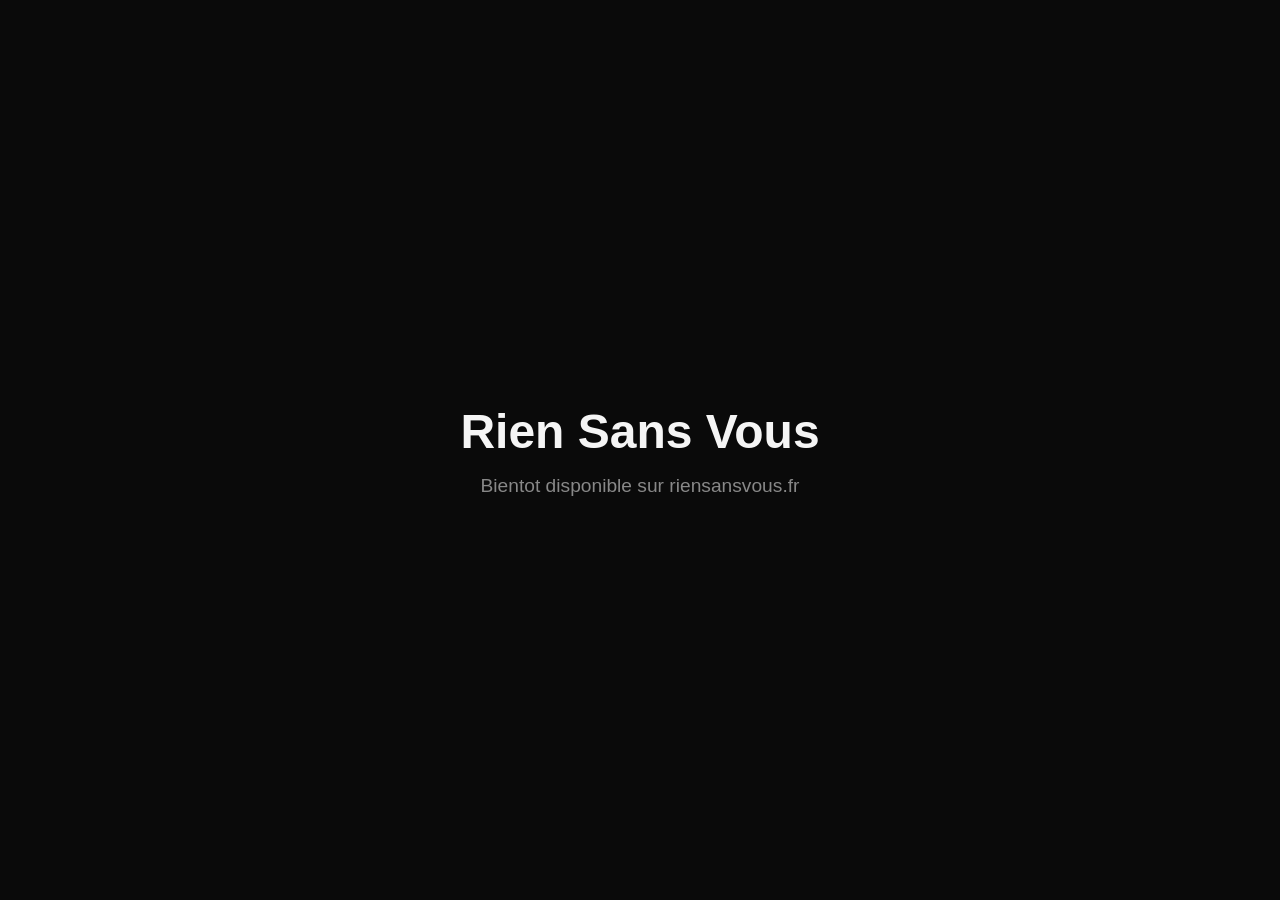
==== index.html @ 6524c494 "Initial static site for riensansvous.fr Co-Authored-By: Claude Opus 4.6 (1M context) <noreply@anthro" ====
<!DOCTYPE html>
<html lang="fr">
<head>
  <meta charset="UTF-8">
  <meta name="viewport" content="width=device-width, initial-scale=1.0">
  <title>Rien Sans Vous</title>
  <link rel="stylesheet" href="style.css">
</head>
<body>
  <main>
    <h1>Rien Sans Vous</h1>
    <p>Bientot disponible sur riensansvous.fr</p>
  </main>
</body>
</html>
---- style.css ----
* {
  margin: 0;
  padding: 0;
  box-sizing: border-box;
}

body {
  font-family: -apple-system, BlinkMacSystemFont, "Segoe UI", Roboto, sans-serif;
  min-height: 100vh;
  display: flex;
  align-items: center;
  justify-content: center;
  background: #0a0a0a;
  color: #f5f5f5;
}

main {
  text-align: center;
}

h1 {
  font-size: 3rem;
  margin-bottom: 1rem;
}

p {
  font-size: 1.2rem;
  color: #888;
}
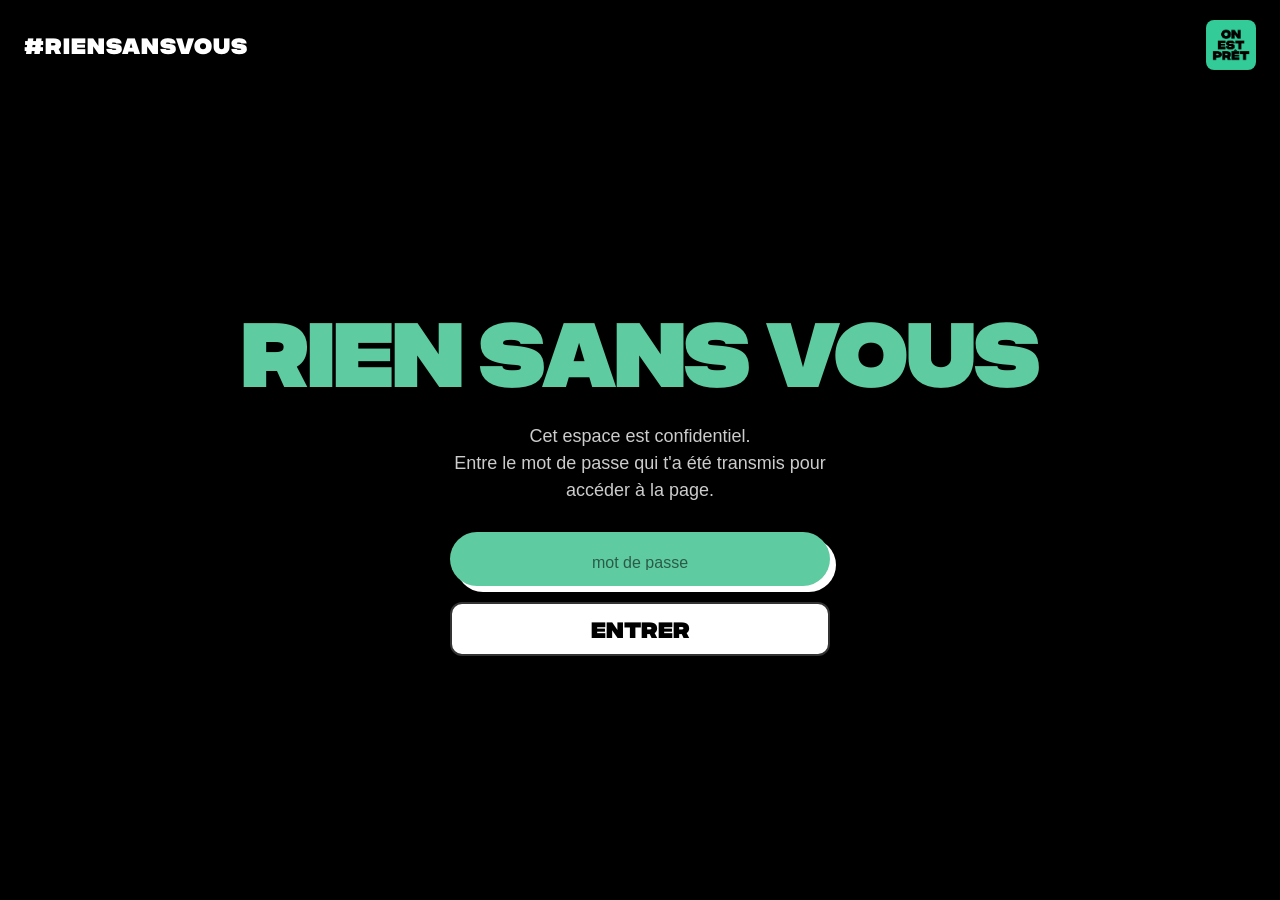
==== commit 4f927d3c: "Add password-gated 2027 engagement funnel Replaces the placeholder landing with a JEMENGAGE-gated fu" ====
--- a/index.html
+++ b/index.html
@@ -1,15 +1,612 @@
 <!DOCTYPE html>
 <html lang="fr">
 <head>
-  <meta charset="UTF-8">
-  <meta name="viewport" content="width=device-width, initial-scale=1.0">
-  <title>Rien Sans Vous</title>
-  <link rel="stylesheet" href="style.css">
+    <meta charset="UTF-8">
+    <meta name="viewport" content="width=device-width, initial-scale=1.0">
+    <title>Rien Sans Vous — 2027</title>
+    <meta name="robots" content="noindex, nofollow">
+    <meta name="description" content="2027 se jouera sur les réseaux sociaux. Préparons la riposte.">
+    <link rel="preload" href="/fonts/Folsom-Black.otf" as="font" type="font/otf" crossorigin>
+    <link rel="icon" href="/assets/LogoOEP.png" type="image/png">
+    <link rel="apple-touch-icon" href="/assets/LogoOEP.png">
+    <style>
+        @font-face {
+            font-family: 'Folsom';
+            src: url('/fonts/Folsom-Black.otf') format('opentype');
+            font-weight: 400;
+            font-style: normal;
+            font-display: swap;
+        }
+
+        * {
+            margin: 0;
+            padding: 0;
+            box-sizing: border-box;
+        }
+
+        html, body {
+            background: #000;
+            color: #fff;
+        }
+
+        body {
+            font-family: 'Folsom', Impact, sans-serif;
+            min-height: 100dvh;
+        }
+
+        a {
+            color: inherit;
+        }
+
+        /* ── Navbar ── */
+        .navbar {
+            display: grid;
+            grid-template-columns: 1fr auto 1fr;
+            align-items: center;
+            padding: 20px 24px;
+            position: relative;
+            z-index: 200;
+        }
+
+        .navbar-brand {
+            font-family: 'Folsom', Impact, sans-serif;
+            font-size: clamp(14px, 3.2vw, 22px);
+            font-weight: 400;
+            letter-spacing: 1px;
+            color: #fff;
+            text-decoration: none;
+            cursor: pointer;
+        }
+
+        .navbar-logo {
+            width: 50px;
+            height: 50px;
+            border-radius: 8px;
+            display: block;
+            justify-self: end;
+        }
+
+        /* ── Gate (password) ── */
+        #gate {
+            min-height: calc(100dvh - 90px);
+            display: flex;
+            flex-direction: column;
+            align-items: center;
+            justify-content: center;
+            padding: 20px;
+            text-align: center;
+            gap: 28px;
+        }
+
+        .gate-title {
+            font-family: 'Folsom', Impact, sans-serif;
+            font-size: clamp(38px, 10vw, 90px);
+            color: #5ECBA1;
+            line-height: 1;
+            letter-spacing: -0.02em;
+        }
+
+        .gate-sub {
+            font-family: Arial, sans-serif;
+            font-size: clamp(14px, 2.5vw, 18px);
+            color: #ccc;
+            max-width: 420px;
+            line-height: 1.5;
+        }
+
+        .gate-form {
+            display: flex;
+            flex-direction: column;
+            align-items: stretch;
+            gap: 16px;
+            width: 100%;
+            max-width: 380px;
+        }
+
+        .gate-input-wrapper {
+            background: #5ECBA1;
+            border-radius: 50px;
+            padding: 16px 28px;
+            box-shadow: 6px 6px 0 0 #fff;
+        }
+
+        .gate-input {
+            width: 100%;
+            background: transparent;
+            border: none;
+            outline: none;
+            text-align: center;
+            font-family: 'Folsom', Impact, sans-serif;
+            font-size: 22px;
+            color: #000;
+            text-transform: uppercase;
+            letter-spacing: 2px;
+        }
+
+        .gate-input::placeholder {
+            color: rgba(0, 0, 0, 0.55);
+            font-family: Arial, sans-serif;
+            font-size: 16px;
+            letter-spacing: 0;
+            text-transform: none;
+        }
+
+        .gate-button {
+            background: #fff;
+            color: #000;
+            border: 2px solid #333;
+            border-radius: 12px;
+            font-family: 'Folsom', Impact, sans-serif;
+            font-size: 22px;
+            padding: 14px 24px;
+            cursor: pointer;
+            transition: background 0.2s, color 0.2s;
+        }
+
+        .gate-button:hover {
+            background: #5ECBA1;
+        }
+
+        .gate-error {
+            font-family: Arial, sans-serif;
+            font-size: 14px;
+            color: #ff6b6b;
+            min-height: 1em;
+        }
+
+        /* ── Main funnel ── */
+        #funnel {
+            display: none;
+            max-width: 780px;
+            margin: 0 auto;
+            padding: 10px 24px 80px;
+        }
+
+        body.unlocked #funnel {
+            display: block;
+        }
+
+        body.unlocked #gate {
+            display: none;
+        }
+
+        .hero {
+            text-align: center;
+            padding: 40px 0 30px;
+        }
+
+        .hero-title {
+            font-family: 'Folsom', Impact, sans-serif;
+            font-size: clamp(36px, 7.5vw, 70px);
+            line-height: 0.95;
+            letter-spacing: -0.02em;
+            color: #fff;
+        }
+
+        .hero-title .green {
+            color: #5ECBA1;
+            display: block;
+        }
+
+        .hero-sub {
+            font-family: 'Folsom', Impact, sans-serif;
+            font-size: clamp(20px, 3.5vw, 30px);
+            color: #fff;
+            margin-top: 18px;
+            line-height: 1.2;
+        }
+
+        .intro {
+            font-family: Arial, sans-serif;
+            font-size: clamp(15px, 2.2vw, 18px);
+            color: #ddd;
+            line-height: 1.6;
+            margin: 30px auto;
+            max-width: 640px;
+        }
+
+        .intro p + p {
+            margin-top: 16px;
+        }
+
+        .intro strong {
+            color: #fff;
+            font-weight: 700;
+        }
+
+        .intro .green {
+            color: #5ECBA1;
+            font-weight: 700;
+        }
+
+        .victories {
+            border: 1px solid rgba(94, 203, 161, 0.4);
+            background: rgba(94, 203, 161, 0.08);
+            border-radius: 12px;
+            padding: 18px 22px;
+            margin: 24px auto;
+            max-width: 640px;
+            font-family: Arial, sans-serif;
+            font-size: 15px;
+            line-height: 1.55;
+            color: #fff;
+        }
+
+        .victories-label {
+            display: block;
+            font-family: 'Folsom', Impact, sans-serif;
+            font-size: 18px;
+            letter-spacing: 1px;
+            color: #5ECBA1;
+            margin-bottom: 10px;
+        }
+
+        .victories ul {
+            list-style: none;
+            padding: 0;
+        }
+
+        .victories li {
+            padding: 6px 0 6px 22px;
+            position: relative;
+        }
+
+        .victories li::before {
+            content: '✓';
+            position: absolute;
+            left: 0;
+            color: #5ECBA1;
+            font-weight: 700;
+        }
+
+        /* ── Section dividers ── */
+        .section-header {
+            text-align: center;
+            margin: 60px 0 24px;
+        }
+
+        .section-eyebrow {
+            font-family: Arial, sans-serif;
+            font-size: 13px;
+            letter-spacing: 0.18em;
+            text-transform: uppercase;
+            color: rgba(255, 255, 255, 0.5);
+            margin-bottom: 8px;
+        }
+
+        .section-title {
+            font-family: 'Folsom', Impact, sans-serif;
+            font-size: clamp(28px, 5vw, 44px);
+            line-height: 1.05;
+            color: #fff;
+        }
+
+        .section-title .arrow {
+            color: #5ECBA1;
+            margin-right: 12px;
+        }
+
+        .section-kicker {
+            font-family: Arial, sans-serif;
+            font-size: 15px;
+            color: #aaa;
+            margin-top: 8px;
+        }
+
+        /* ── Cards ── */
+        .tiers {
+            display: flex;
+            flex-direction: column;
+            gap: 16px;
+        }
+
+        .tier {
+            background: #111;
+            border: 1px solid #222;
+            border-radius: 16px;
+            padding: 24px;
+            display: flex;
+            flex-direction: column;
+            gap: 14px;
+            transition: border-color 0.2s, transform 0.2s;
+        }
+
+        .tier:hover {
+            border-color: #5ECBA1;
+            transform: translateY(-2px);
+        }
+
+        .tier-header {
+            display: flex;
+            justify-content: space-between;
+            align-items: baseline;
+            flex-wrap: wrap;
+            gap: 8px;
+        }
+
+        .tier-name {
+            font-family: 'Folsom', Impact, sans-serif;
+            font-size: clamp(22px, 3.5vw, 30px);
+            color: #5ECBA1;
+            line-height: 1;
+        }
+
+        .tier-price {
+            font-family: 'Folsom', Impact, sans-serif;
+            font-size: clamp(18px, 3vw, 24px);
+            color: #fff;
+            white-space: nowrap;
+        }
+
+        .tier-condition {
+            font-family: Arial, sans-serif;
+            font-size: 12px;
+            color: rgba(255, 255, 255, 0.55);
+            text-transform: uppercase;
+            letter-spacing: 0.08em;
+            margin-top: -4px;
+        }
+
+        .tier-desc {
+            font-family: Arial, sans-serif;
+            font-size: 15px;
+            line-height: 1.55;
+            color: #ddd;
+        }
+
+        .tier-cta {
+            display: inline-flex;
+            align-items: center;
+            justify-content: center;
+            align-self: flex-start;
+            background: #fff;
+            color: #000;
+            text-decoration: none;
+            font-family: 'Folsom', Impact, sans-serif;
+            font-size: 18px;
+            padding: 12px 22px;
+            border-radius: 10px;
+            border: 2px solid #333;
+            cursor: pointer;
+            transition: background 0.2s, color 0.2s;
+        }
+
+        .tier-cta:hover {
+            background: #5ECBA1;
+        }
+
+        .tier-cta .emoji {
+            margin-left: 10px;
+        }
+
+        .tier.tier-green .tier-cta {
+            background: #5ECBA1;
+        }
+
+        .tier.tier-green .tier-cta:hover {
+            background: #4ab896;
+        }
+
+        /* ── Urgency block ── */
+        .urgency {
+            margin: 70px auto 0;
+            max-width: 640px;
+            text-align: center;
+            padding: 32px 24px;
+            border-top: 1px solid #222;
+            border-bottom: 1px solid #222;
+        }
+
+        .urgency-title {
+            font-family: 'Folsom', Impact, sans-serif;
+            font-size: clamp(26px, 4.5vw, 38px);
+            color: #5ECBA1;
+            line-height: 1.1;
+            margin-bottom: 14px;
+        }
+
+        .urgency-text {
+            font-family: Arial, sans-serif;
+            font-size: clamp(15px, 2.2vw, 18px);
+            color: #fff;
+            line-height: 1.5;
+        }
+
+        .urgency-text strong {
+            color: #5ECBA1;
+            font-weight: 700;
+        }
+
+        /* ── Footer ── */
+        .footer {
+            text-align: center;
+            padding: 30px 20px 10px;
+            font-family: Arial, sans-serif;
+            font-size: 13px;
+            color: #555;
+        }
+    </style>
 </head>
 <body>
-  <main>
-    <h1>Rien Sans Vous</h1>
-    <p>Bientot disponible sur riensansvous.fr</p>
-  </main>
+
+    <nav class="navbar">
+        <div class="navbar-left">
+            <a class="navbar-brand" href="/">#RIENSANSVOUS</a>
+        </div>
+        <div></div>
+        <img src="/assets/LogoOEP.png" alt="On Est Prêt" class="navbar-logo">
+    </nav>
+
+    <!-- Gate -->
+    <section id="gate">
+        <h1 class="gate-title">RIEN SANS VOUS</h1>
+        <p class="gate-sub">Cet espace est confidentiel.<br> Entre le mot de passe qui t'a été transmis pour accéder à la page.</p>
+        <form class="gate-form" id="gateForm" autocomplete="off">
+            <div class="gate-input-wrapper">
+                <input
+                    type="password"
+                    id="gateInput"
+                    class="gate-input"
+                    placeholder="mot de passe"
+                    autocomplete="off"
+                    spellcheck="false"
+                    autofocus
+                >
+            </div>
+            <button type="submit" class="gate-button">ENTRER</button>
+            <div class="gate-error" id="gateError" role="alert" aria-live="polite"></div>
+        </form>
+    </section>
+
+    <!-- Funnel -->
+    <main id="funnel">
+        <header class="hero">
+            <h1 class="hero-title">
+                2027 SE JOUERA
+                <span class="green">SUR LES RÉSEAUX SOCIAUX.</span>
+            </h1>
+            <p class="hero-sub">Préparons la riposte.</p>
+        </header>
+
+        <div class="intro">
+            <p>Pendant que l'extrême droite déverse <strong>50 millions de vues par semaine</strong>, les idées progressistes se font écraser dans l'algorithme. Pas faute d'avoir raison. Faute d'avoir une force de frappe organisée.</p>
+            <p>On en construit une. <span class="green">De nombreuses victoires au compteur.</span> Maintenant, on change d'échelle.</p>
+        </div>
+<!--
+        <div class="victories">
+            <span class="victories-label">NOS 3 VICTOIRES</span>
+            <ul>
+                <li>[Cas concret #1 — à compléter]</li>
+                <li>[Cas concret #2 — à compléter]</li>
+                <li>[Cas concret #3 — à compléter]</li>
+            </ul>
+        </div>
+-->
+        <!-- AMPLIFIER -->
+        <div class="section-header">
+            <div class="section-eyebrow">Deux manières de s'engager</div>
+            <h2 class="section-title"><span class="arrow">→</span>AMPLIFIER</h2>
+            <p class="section-kicker">Engagement en temps · à partir de 10€/mois</p>
+        </div>
+
+        <div class="tiers">
+            <div class="tier tier-green">
+                <div class="tier-header">
+                    <div class="tier-name">Relayeur·se</div>
+                    <div class="tier-price">10€/mois</div>
+                </div>
+                <p class="tier-desc">Tu reçois sur Discord les contenus prioritaires de la semaine. <strong>2 min, 3 clics, impact massif quand on est 10 000.</strong></p>
+                <a class="tier-cta" href="#" data-helloasso="relayeur" target="_blank" rel="noopener">JE DEVIENS RELAYEUR·SE<span class="emoji">📣</span></a>
+            </div>
+
+            <div class="tier">
+                <div class="tier-header">
+                    <div class="tier-name">Créateur·rice</div>
+                    <div class="tier-price">sur invitation</div>
+                </div>
+                <div class="tier-condition">à partir de 50 000 abonnés</div>
+                <p class="tier-desc">Tu reçois des briefs éditoriaux et des données exclusives pour produire tes propres contenus.</p>
+                <a class="tier-cta" href="#" data-helloasso="createur" target="_blank" rel="noopener">JE REJOINS LE CERCLE<span class="emoji">🎙️</span></a>
+            </div>
+
+            <div class="tier">
+                <div class="tier-header">
+                    <div class="tier-name">Cercle des voix</div>
+                    <div class="tier-price">sur invitation</div>
+                </div>
+                <div class="tier-condition">à partir de 200 000 abonnés</div>
+                <p class="tier-desc">Boucle WhatsApp directe avec l'équipe stratégique, coordination des grosses séquences.</p>
+                <a class="tier-cta" href="#" data-helloasso="cercle-voix" target="_blank" rel="noopener">JE PRENDS CONTACT<span class="emoji">📡</span></a>
+            </div>
+        </div>
+
+        <!-- FINANCER -->
+        <div class="section-header">
+            <h2 class="section-title"><span class="arrow">→</span>FINANCER</h2>
+            <p class="section-kicker">Engagement ressources</p>
+        </div>
+
+        <div class="tiers">
+            <div class="tier">
+                <div class="tier-header">
+                    <div class="tier-name">Lecteur·rice stratégique</div>
+                    <div class="tier-price">50€</div>
+                </div>
+                <p class="tier-desc">Tu reçois la <strong>lettre stratégique mensuelle</strong> : analyses, coulisses, prochains coups.</p>
+                <a class="tier-cta" href="#" data-helloasso="don-50" target="_blank" rel="noopener">JE FINANCE 50€<span class="emoji">✉️</span></a>
+            </div>
+
+            <div class="tier">
+                <div class="tier-header">
+                    <div class="tier-name">Soutien</div>
+                    <div class="tier-price">500€</div>
+                </div>
+                <p class="tier-desc">Invitation aux <strong>points stratégiques trimestriels</strong> en visio.</p>
+                <a class="tier-cta" href="#" data-helloasso="don-500" target="_blank" rel="noopener">JE FINANCE 500€<span class="emoji">🎥</span></a>
+            </div>
+
+            <div class="tier">
+                <div class="tier-header">
+                    <div class="tier-name">Allié·e</div>
+                    <div class="tier-price">2 000€</div>
+                </div>
+                <p class="tier-desc">Accès au <strong>rapport détaillé des opérations</strong> + invitation au lancement annuel.</p>
+                <a class="tier-cta" href="#" data-helloasso="don-2000" target="_blank" rel="noopener">JE DEVIENS ALLIÉ·E<span class="emoji">🤝</span></a>
+            </div>
+
+            <div class="tier tier-green">
+                <div class="tier-header">
+                    <div class="tier-name">Cercle stratégique</div>
+                    <div class="tier-price">10 000€ et +</div>
+                </div>
+                <p class="tier-desc">Boucle WhatsApp avec le <strong>noyau de commandement</strong>, co-décision sur les axes prioritaires.</p>
+                <a class="tier-cta" href="#" data-helloasso="don-10000" target="_blank" rel="noopener">JE REJOINS LE CERCLE<span class="emoji">⚡</span></a>
+            </div>
+        </div>
+
+        <!-- Urgency -->
+        <div class="urgency">
+            <div class="urgency-title">POURQUOI MAINTENANT ?</div>
+            <p class="urgency-text">Les programmes des candidat·es se figent.<br> Dans <strong>12 mois</strong>, il sera trop tard.</p>
+        </div>
+
+        <footer class="footer">
+            © Rien Sans Vous · On Est Prêt
+        </footer>
+    </main>
+
+    <script>
+        (function () {
+            var PASSWORD = 'JEMENGAGE';
+            var STORAGE_KEY = 'rsv_unlocked';
+
+            function unlock() {
+                document.body.classList.add('unlocked');
+                try { sessionStorage.setItem(STORAGE_KEY, '1'); } catch (e) {}
+                window.scrollTo(0, 0);
+            }
+
+            if (sessionStorage.getItem(STORAGE_KEY) === '1') {
+                unlock();
+            }
+
+            var form = document.getElementById('gateForm');
+            var input = document.getElementById('gateInput');
+            var error = document.getElementById('gateError');
+
+            form.addEventListener('submit', function (e) {
+                e.preventDefault();
+                var value = (input.value || '').trim().toUpperCase();
+                if (value === PASSWORD) {
+                    error.textContent = '';
+                    unlock();
+                } else {
+                    error.textContent = 'Mot de passe incorrect.';
+                    input.value = '';
+                    input.focus();
+                }
+            });
+        })();
+    </script>
 </body>
 </html>
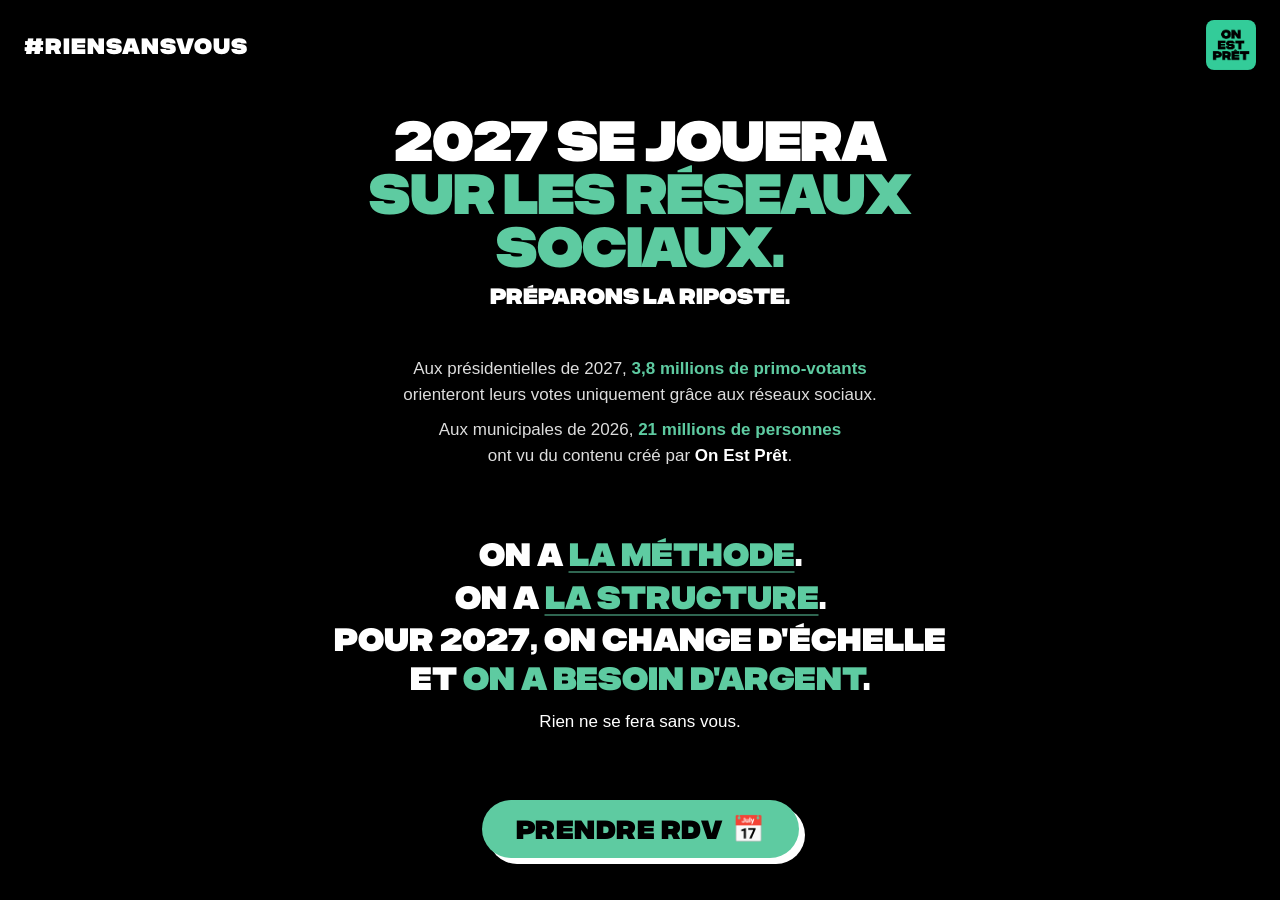
==== commit 9446ed07: "Rework landing into single-viewport pitch + Notion sub-pages Drops the password gate and the AMPLIFI" ====
--- a/index.html
+++ b/index.html
@@ -9,175 +9,42 @@
     <link rel="preload" href="/fonts/Folsom-Black.otf" as="font" type="font/otf" crossorigin>
     <link rel="icon" href="/assets/LogoOEP.png" type="image/png">
     <link rel="apple-touch-icon" href="/assets/LogoOEP.png">
+    <link rel="stylesheet" href="/style.css">
     <style>
-        @font-face {
-            font-family: 'Folsom';
-            src: url('/fonts/Folsom-Black.otf') format('opentype');
-            font-weight: 400;
-            font-style: normal;
-            font-display: swap;
-        }
-
-        * {
-            margin: 0;
-            padding: 0;
-            box-sizing: border-box;
-        }
-
+        /* Landing page: fits in viewport, no scroll */
         html, body {
-            background: #000;
-            color: #fff;
+            height: 100%;
+            overflow: hidden;
         }
 
         body {
-            font-family: 'Folsom', Impact, sans-serif;
-            min-height: 100dvh;
+            height: 100dvh;
+            display: flex;
+            flex-direction: column;
         }
 
-        a {
-            color: inherit;
+        .navbar {
+            flex-shrink: 0;
         }
 
-        /* ── Navbar ── */
-        .navbar {
-            display: grid;
-            grid-template-columns: 1fr auto 1fr;
-            align-items: center;
-            padding: 20px 24px;
-            position: relative;
-            z-index: 200;
-        }
-
-        .navbar-brand {
-            font-family: 'Folsom', Impact, sans-serif;
-            font-size: clamp(14px, 3.2vw, 22px);
-            font-weight: 400;
-            letter-spacing: 1px;
-            color: #fff;
-            text-decoration: none;
-            cursor: pointer;
-        }
-
-        .navbar-logo {
-            width: 50px;
-            height: 50px;
-            border-radius: 8px;
-            display: block;
-            justify-self: end;
-        }
-
-        /* ── Gate (password) ── */
-        #gate {
-            min-height: calc(100dvh - 90px);
+        #funnel {
+            flex: 1;
+            min-height: 0;
             display: flex;
             flex-direction: column;
             align-items: center;
-            justify-content: center;
-            padding: 20px;
+            justify-content: space-around;
             text-align: center;
-            gap: 28px;
-        }
-
-        .gate-title {
-            font-family: 'Folsom', Impact, sans-serif;
-            font-size: clamp(38px, 10vw, 90px);
-            color: #5ECBA1;
-            line-height: 1;
-            letter-spacing: -0.02em;
-        }
-
-        .gate-sub {
-            font-family: Arial, sans-serif;
-            font-size: clamp(14px, 2.5vw, 18px);
-            color: #ccc;
-            max-width: 420px;
-            line-height: 1.5;
-        }
-
-        .gate-form {
-            display: flex;
-            flex-direction: column;
-            align-items: stretch;
-            gap: 16px;
+            padding: 4px 20px 24px;
+            max-width: 780px;
             width: 100%;
-            max-width: 380px;
-        }
-
-        .gate-input-wrapper {
-            background: #5ECBA1;
-            border-radius: 50px;
-            padding: 16px 28px;
-            box-shadow: 6px 6px 0 0 #fff;
-        }
-
-        .gate-input {
-            width: 100%;
-            background: transparent;
-            border: none;
-            outline: none;
-            text-align: center;
-            font-family: 'Folsom', Impact, sans-serif;
-            font-size: 22px;
-            color: #000;
-            text-transform: uppercase;
-            letter-spacing: 2px;
-        }
-
-        .gate-input::placeholder {
-            color: rgba(0, 0, 0, 0.55);
-            font-family: Arial, sans-serif;
-            font-size: 16px;
-            letter-spacing: 0;
-            text-transform: none;
-        }
-
-        .gate-button {
-            background: #fff;
-            color: #000;
-            border: 2px solid #333;
-            border-radius: 12px;
-            font-family: 'Folsom', Impact, sans-serif;
-            font-size: 22px;
-            padding: 14px 24px;
-            cursor: pointer;
-            transition: background 0.2s, color 0.2s;
-        }
-
-        .gate-button:hover {
-            background: #5ECBA1;
-        }
-
-        .gate-error {
-            font-family: Arial, sans-serif;
-            font-size: 14px;
-            color: #ff6b6b;
-            min-height: 1em;
-        }
-
-        /* ── Main funnel ── */
-        #funnel {
-            display: none;
-            max-width: 780px;
             margin: 0 auto;
-            padding: 10px 24px 80px;
-        }
-
-        body.unlocked #funnel {
-            display: block;
-        }
-
-        body.unlocked #gate {
-            display: none;
-        }
-
-        .hero {
-            text-align: center;
-            padding: 40px 0 30px;
+            gap: 12px;
         }
 
         .hero-title {
             font-family: 'Folsom', Impact, sans-serif;
-            font-size: clamp(36px, 7.5vw, 70px);
+            font-size: clamp(26px, 5.6vw, 56px);
             line-height: 0.95;
             letter-spacing: -0.02em;
             color: #fff;
@@ -190,23 +57,22 @@
 
         .hero-sub {
             font-family: 'Folsom', Impact, sans-serif;
-            font-size: clamp(20px, 3.5vw, 30px);
+            font-size: clamp(16px, 2.6vw, 22px);
             color: #fff;
-            margin-top: 18px;
+            margin-top: 10px;
             line-height: 1.2;
         }
 
         .intro {
             font-family: Arial, sans-serif;
-            font-size: clamp(15px, 2.2vw, 18px);
+            font-size: clamp(13px, 1.8vw, 17px);
             color: #ddd;
-            line-height: 1.6;
-            margin: 30px auto;
+            line-height: 1.5;
             max-width: 640px;
         }
 
         .intro p + p {
-            margin-top: 16px;
+            margin-top: 10px;
         }
 
         .intro strong {
@@ -214,216 +80,79 @@
             font-weight: 700;
         }
 
-        .intro .green {
+        .intro .number {
             color: #5ECBA1;
             font-weight: 700;
         }
 
-        .victories {
-            border: 1px solid rgba(94, 203, 161, 0.4);
-            background: rgba(94, 203, 161, 0.08);
-            border-radius: 12px;
-            padding: 18px 22px;
-            margin: 24px auto;
-            max-width: 640px;
-            font-family: Arial, sans-serif;
-            font-size: 15px;
-            line-height: 1.55;
-            color: #fff;
+        /* ── Manifesto ── */
+        .manifesto {
+            padding: 18px 24px;
+            max-width: 700px;
         }
 
-        .victories-label {
-            display: block;
+        .manifesto-line {
             font-family: 'Folsom', Impact, sans-serif;
-            font-size: 18px;
-            letter-spacing: 1px;
-            color: #5ECBA1;
-            margin-bottom: 10px;
+            font-size: clamp(20px, 3.6vw, 32px);
+            color: #fff;
+            line-height: 1.2;
+            margin-bottom: 4px;
         }
 
-        .victories ul {
-            list-style: none;
-            padding: 0;
+        .manifesto-line a {
+            color: #5ECBA1;
+            text-decoration: underline;
+            text-decoration-thickness: 2px;
+            text-underline-offset: 5px;
+            text-decoration-color: rgba(94, 203, 161, 0.5);
+            transition: color 0.2s, text-decoration-color 0.2s;
         }
 
-        .victories li {
-            padding: 6px 0 6px 22px;
-            position: relative;
+        .manifesto-line a:hover {
+            color: #4ab896;
+            text-decoration-color: #4ab896;
         }
 
-        .victories li::before {
-            content: '✓';
-            position: absolute;
-            left: 0;
+        .manifesto-line strong {
+            font-weight: 400;
             color: #5ECBA1;
-            font-weight: 700;
         }
 
-        /* ── Section dividers ── */
-        .section-header {
-            text-align: center;
-            margin: 60px 0 24px;
+        .manifesto-final {
+            font-family: Arial, sans-serif;
+            font-size: clamp(13px, 1.7vw, 17px);
+            color: #fff;
+            font-weight: 400;
+            line-height: 1.4;
+            margin-top: 14px;
         }
 
-        .section-eyebrow {
-            font-family: Arial, sans-serif;
-            font-size: 13px;
-            letter-spacing: 0.18em;
-            text-transform: uppercase;
-            color: rgba(255, 255, 255, 0.5);
-            margin-bottom: 8px;
+        /* ── Page CTA (Calendly, in-flow) ── */
+        .page-cta {
+            display: inline-flex;
+            align-items: center;
+            gap: 10px;
+            background: #5ECBA1;
+            color: #000;
+            font-family: 'Folsom', Impact, sans-serif;
+            font-size: clamp(18px, 2.8vw, 26px);
+            letter-spacing: 0.5px;
+            padding: 14px 34px;
+            border-radius: 50px;
+            text-decoration: none;
+            border: none;
+            box-shadow: 6px 6px 0 0 #fff;
+            transition: background 0.2s ease, transform 0.2s ease, box-shadow 0.2s ease;
         }
 
-        .section-title {
-            font-family: 'Folsom', Impact, sans-serif;
-            font-size: clamp(28px, 5vw, 44px);
-            line-height: 1.05;
-            color: #fff;
+        .page-cta:hover {
+            background: #4ab896;
+            transform: translate(6px, 6px);
+            box-shadow: 0 0 0 0 #fff;
         }
 
-        .section-title .arrow {
-            color: #5ECBA1;
-            margin-right: 12px;
-        }
-
-        .section-kicker {
-            font-family: Arial, sans-serif;
-            font-size: 15px;
-            color: #aaa;
-            margin-top: 8px;
-        }
-
-        /* ── Cards ── */
-        .tiers {
-            display: flex;
-            flex-direction: column;
-            gap: 16px;
-        }
-
-        .tier {
-            background: #111;
-            border: 1px solid #222;
-            border-radius: 16px;
-            padding: 24px;
-            display: flex;
-            flex-direction: column;
-            gap: 14px;
-            transition: border-color 0.2s, transform 0.2s;
-        }
-
-        .tier:hover {
-            border-color: #5ECBA1;
-            transform: translateY(-2px);
-        }
-
-        .tier-header {
-            display: flex;
-            justify-content: space-between;
-            align-items: baseline;
-            flex-wrap: wrap;
-            gap: 8px;
-        }
-
-        .tier-name {
-            font-family: 'Folsom', Impact, sans-serif;
-            font-size: clamp(22px, 3.5vw, 30px);
-            color: #5ECBA1;
-            line-height: 1;
-        }
-
-        .tier-price {
-            font-family: 'Folsom', Impact, sans-serif;
-            font-size: clamp(18px, 3vw, 24px);
-            color: #fff;
-            white-space: nowrap;
-        }
-
-        .tier-condition {
-            font-family: Arial, sans-serif;
-            font-size: 12px;
-            color: rgba(255, 255, 255, 0.55);
-            text-transform: uppercase;
-            letter-spacing: 0.08em;
-            margin-top: -4px;
-        }
-
-        .tier-desc {
-            font-family: Arial, sans-serif;
-            font-size: 15px;
-            line-height: 1.55;
-            color: #ddd;
-        }
-
-        .tier-cta {
-            display: inline-flex;
-            align-items: center;
-            justify-content: center;
-            align-self: flex-start;
-            background: #fff;
-            color: #000;
-            text-decoration: none;
-            font-family: 'Folsom', Impact, sans-serif;
-            font-size: 18px;
-            padding: 12px 22px;
-            border-radius: 10px;
-            border: 2px solid #333;
-            cursor: pointer;
-            transition: background 0.2s, color 0.2s;
-        }
-
-        .tier-cta:hover {
-            background: #5ECBA1;
-        }
-
-        .tier-cta .emoji {
-            margin-left: 10px;
-        }
-
-        .tier.tier-green .tier-cta {
-            background: #5ECBA1;
-        }
-
-        .tier.tier-green .tier-cta:hover {
-            background: #4ab896;
-        }
-
-        /* ── Urgency block ── */
-        .urgency {
-            margin: 70px auto 0;
-            max-width: 640px;
-            text-align: center;
-            padding: 32px 24px;
-            border-top: 1px solid #222;
-            border-bottom: 1px solid #222;
-        }
-
-        .urgency-title {
-            font-family: 'Folsom', Impact, sans-serif;
-            font-size: clamp(26px, 4.5vw, 38px);
-            color: #5ECBA1;
-            line-height: 1.1;
-            margin-bottom: 14px;
-        }
-
-        .urgency-text {
-            font-family: Arial, sans-serif;
-            font-size: clamp(15px, 2.2vw, 18px);
-            color: #fff;
-            line-height: 1.5;
-        }
-
-        .urgency-text strong {
-            color: #5ECBA1;
-            font-weight: 700;
-        }
-
-        /* ── Footer ── */
-        .footer {
-            text-align: center;
-            padding: 30px 20px 10px;
-            font-family: Arial, sans-serif;
-            font-size: 13px;
-            color: #555;
+        .page-cta .emoji {
+            font-style: normal;
         }
     </style>
 </head>
@@ -437,28 +166,6 @@
         <img src="/assets/LogoOEP.png" alt="On Est Prêt" class="navbar-logo">
     </nav>
 
-    <!-- Gate -->
-    <section id="gate">
-        <h1 class="gate-title">RIEN SANS VOUS</h1>
-        <p class="gate-sub">Cet espace est confidentiel.<br> Entre le mot de passe qui t'a été transmis pour accéder à la page.</p>
-        <form class="gate-form" id="gateForm" autocomplete="off">
-            <div class="gate-input-wrapper">
-                <input
-                    type="password"
-                    id="gateInput"
-                    class="gate-input"
-                    placeholder="mot de passe"
-                    autocomplete="off"
-                    spellcheck="false"
-                    autofocus
-                >
-            </div>
-            <button type="submit" class="gate-button">ENTRER</button>
-            <div class="gate-error" id="gateError" role="alert" aria-live="polite"></div>
-        </form>
-    </section>
-
-    <!-- Funnel -->
     <main id="funnel">
         <header class="hero">
             <h1 class="hero-title">
@@ -469,144 +176,21 @@
         </header>
 
         <div class="intro">
-            <p>Pendant que l'extrême droite déverse <strong>50 millions de vues par semaine</strong>, les idées progressistes se font écraser dans l'algorithme. Pas faute d'avoir raison. Faute d'avoir une force de frappe organisée.</p>
-            <p>On en construit une. <span class="green">De nombreuses victoires au compteur.</span> Maintenant, on change d'échelle.</p>
-        </div>
-<!--
-        <div class="victories">
-            <span class="victories-label">NOS 3 VICTOIRES</span>
-            <ul>
-                <li>[Cas concret #1 — à compléter]</li>
-                <li>[Cas concret #2 — à compléter]</li>
-                <li>[Cas concret #3 — à compléter]</li>
-            </ul>
-        </div>
--->
-        <!-- AMPLIFIER -->
-        <div class="section-header">
-            <div class="section-eyebrow">Deux manières de s'engager</div>
-            <h2 class="section-title"><span class="arrow">→</span>AMPLIFIER</h2>
-            <p class="section-kicker">Engagement en temps · à partir de 10€/mois</p>
+            <p>Aux présidentielles de 2027, <span class="number">3,8 millions de primo-votants</span><br>orienteront leurs votes uniquement grâce aux réseaux sociaux.</p>
+            <p>Aux municipales de 2026, <span class="number">21 millions de personnes</span><br>ont vu du contenu créé par <strong>On Est Prêt</strong>.</p>
         </div>
 
-        <div class="tiers">
-            <div class="tier tier-green">
-                <div class="tier-header">
-                    <div class="tier-name">Relayeur·se</div>
-                    <div class="tier-price">10€/mois</div>
-                </div>
-                <p class="tier-desc">Tu reçois sur Discord les contenus prioritaires de la semaine. <strong>2 min, 3 clics, impact massif quand on est 10 000.</strong></p>
-                <a class="tier-cta" href="#" data-helloasso="relayeur" target="_blank" rel="noopener">JE DEVIENS RELAYEUR·SE<span class="emoji">📣</span></a>
-            </div>
+        <section class="manifesto">
+            <p class="manifesto-line">On a <a href="/methode.html">la méthode</a>.</p>
+            <p class="manifesto-line">On a <a href="/structure.html">la structure</a>.</p>
+            <p class="manifesto-line">Pour 2027, on change d'échelle et <strong>on a besoin d'argent</strong>.</p>
+            <p class="manifesto-final">Rien ne se fera sans vous.</p>
+        </section>
 
-            <div class="tier">
-                <div class="tier-header">
-                    <div class="tier-name">Créateur·rice</div>
-                    <div class="tier-price">sur invitation</div>
-                </div>
-                <div class="tier-condition">à partir de 50 000 abonnés</div>
-                <p class="tier-desc">Tu reçois des briefs éditoriaux et des données exclusives pour produire tes propres contenus.</p>
-                <a class="tier-cta" href="#" data-helloasso="createur" target="_blank" rel="noopener">JE REJOINS LE CERCLE<span class="emoji">🎙️</span></a>
-            </div>
-
-            <div class="tier">
-                <div class="tier-header">
-                    <div class="tier-name">Cercle des voix</div>
-                    <div class="tier-price">sur invitation</div>
-                </div>
-                <div class="tier-condition">à partir de 200 000 abonnés</div>
-                <p class="tier-desc">Boucle WhatsApp directe avec l'équipe stratégique, coordination des grosses séquences.</p>
-                <a class="tier-cta" href="#" data-helloasso="cercle-voix" target="_blank" rel="noopener">JE PRENDS CONTACT<span class="emoji">📡</span></a>
-            </div>
-        </div>
-
-        <!-- FINANCER -->
-        <div class="section-header">
-            <h2 class="section-title"><span class="arrow">→</span>FINANCER</h2>
-            <p class="section-kicker">Engagement ressources</p>
-        </div>
-
-        <div class="tiers">
-            <div class="tier">
-                <div class="tier-header">
-                    <div class="tier-name">Lecteur·rice stratégique</div>
-                    <div class="tier-price">50€</div>
-                </div>
-                <p class="tier-desc">Tu reçois la <strong>lettre stratégique mensuelle</strong> : analyses, coulisses, prochains coups.</p>
-                <a class="tier-cta" href="#" data-helloasso="don-50" target="_blank" rel="noopener">JE FINANCE 50€<span class="emoji">✉️</span></a>
-            </div>
-
-            <div class="tier">
-                <div class="tier-header">
-                    <div class="tier-name">Soutien</div>
-                    <div class="tier-price">500€</div>
-                </div>
-                <p class="tier-desc">Invitation aux <strong>points stratégiques trimestriels</strong> en visio.</p>
-                <a class="tier-cta" href="#" data-helloasso="don-500" target="_blank" rel="noopener">JE FINANCE 500€<span class="emoji">🎥</span></a>
-            </div>
-
-            <div class="tier">
-                <div class="tier-header">
-                    <div class="tier-name">Allié·e</div>
-                    <div class="tier-price">2 000€</div>
-                </div>
-                <p class="tier-desc">Accès au <strong>rapport détaillé des opérations</strong> + invitation au lancement annuel.</p>
-                <a class="tier-cta" href="#" data-helloasso="don-2000" target="_blank" rel="noopener">JE DEVIENS ALLIÉ·E<span class="emoji">🤝</span></a>
-            </div>
-
-            <div class="tier tier-green">
-                <div class="tier-header">
-                    <div class="tier-name">Cercle stratégique</div>
-                    <div class="tier-price">10 000€ et +</div>
-                </div>
-                <p class="tier-desc">Boucle WhatsApp avec le <strong>noyau de commandement</strong>, co-décision sur les axes prioritaires.</p>
-                <a class="tier-cta" href="#" data-helloasso="don-10000" target="_blank" rel="noopener">JE REJOINS LE CERCLE<span class="emoji">⚡</span></a>
-            </div>
-        </div>
-
-        <!-- Urgency -->
-        <div class="urgency">
-            <div class="urgency-title">POURQUOI MAINTENANT ?</div>
-            <p class="urgency-text">Les programmes des candidat·es se figent.<br> Dans <strong>12 mois</strong>, il sera trop tard.</p>
-        </div>
-
-        <footer class="footer">
-            © Rien Sans Vous · On Est Prêt
-        </footer>
+        <a class="page-cta" href="https://calendly.com/julien-onestpret/30min" target="_blank" rel="noopener">
+            PRENDRE RDV<span class="emoji">📅</span>
+        </a>
     </main>
 
-    <script>
-        (function () {
-            var PASSWORD = 'JEMENGAGE';
-            var STORAGE_KEY = 'rsv_unlocked';
-
-            function unlock() {
-                document.body.classList.add('unlocked');
-                try { sessionStorage.setItem(STORAGE_KEY, '1'); } catch (e) {}
-                window.scrollTo(0, 0);
-            }
-
-            if (sessionStorage.getItem(STORAGE_KEY) === '1') {
-                unlock();
-            }
-
-            var form = document.getElementById('gateForm');
-            var input = document.getElementById('gateInput');
-            var error = document.getElementById('gateError');
-
-            form.addEventListener('submit', function (e) {
-                e.preventDefault();
-                var value = (input.value || '').trim().toUpperCase();
-                if (value === PASSWORD) {
-                    error.textContent = '';
-                    unlock();
-                } else {
-                    error.textContent = 'Mot de passe incorrect.';
-                    input.value = '';
-                    input.focus();
-                }
-            });
-        })();
-    </script>
 </body>
 </html>
--- a/style.css
+++ b/style.css
@@ -0,0 +1,95 @@
+@font-face {
+    font-family: 'Folsom';
+    src: url('/fonts/Folsom-Black.otf') format('opentype');
+    font-weight: 400;
+    font-style: normal;
+    font-display: swap;
+}
+
+* {
+    margin: 0;
+    padding: 0;
+    box-sizing: border-box;
+}
+
+html, body {
+    background: #000;
+    color: #fff;
+}
+
+body {
+    font-family: 'Folsom', Impact, sans-serif;
+    min-height: 100dvh;
+}
+
+a {
+    color: inherit;
+}
+
+/* ── Navbar ── */
+.navbar {
+    display: grid;
+    grid-template-columns: 1fr auto 1fr;
+    align-items: center;
+    padding: 20px 24px;
+    position: relative;
+    z-index: 200;
+}
+
+.navbar-brand {
+    font-family: 'Folsom', Impact, sans-serif;
+    font-size: clamp(14px, 3.2vw, 22px);
+    font-weight: 400;
+    letter-spacing: 1px;
+    color: #fff;
+    text-decoration: none;
+    cursor: pointer;
+}
+
+.navbar-brand:hover {
+    color: #5ECBA1;
+}
+
+.navbar-logo {
+    width: 50px;
+    height: 50px;
+    border-radius: 8px;
+    display: block;
+    justify-self: end;
+}
+
+/* ── Floating Calendly CTA ── */
+.floating-cta {
+    position: fixed;
+    bottom: 24px;
+    left: 50%;
+    transform: translateX(-50%);
+    z-index: 500;
+    display: inline-flex;
+    align-items: center;
+    gap: 10px;
+    background: #5ECBA1;
+    color: #000;
+    font-family: 'Folsom', Impact, sans-serif;
+    font-size: clamp(15px, 2.4vw, 19px);
+    letter-spacing: 0.5px;
+    padding: 14px 28px;
+    border-radius: 50px;
+    text-decoration: none;
+    border: 2px solid #000;
+    box-shadow: 0 12px 32px rgba(0, 0, 0, 0.7),
+                0 0 0 1px rgba(94, 203, 161, 0.5);
+    transition: transform 0.2s ease, background 0.2s ease, box-shadow 0.2s ease;
+    white-space: nowrap;
+}
+
+.floating-cta:hover {
+    background: #4ab896;
+    transform: translateX(-50%) translateY(-3px);
+    box-shadow: 0 16px 36px rgba(0, 0, 0, 0.8),
+                0 0 0 1px rgba(94, 203, 161, 0.8);
+}
+
+.floating-cta .emoji {
+    font-style: normal;
+}
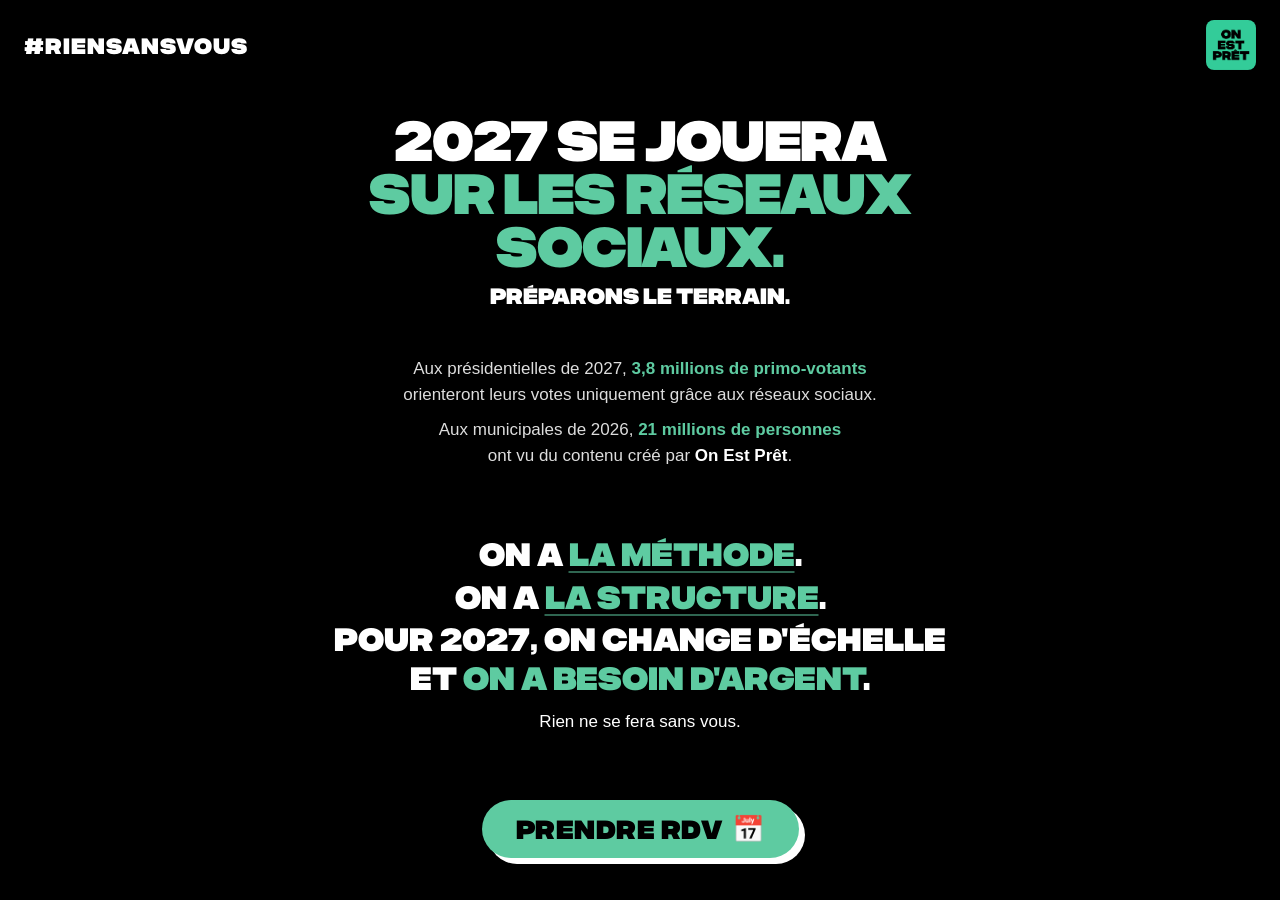
==== commit 248cae03: "Tweak hero subtitle: "Préparons le terrain" Co-Authored-By: Claude Opus 4.7 (1M context) <noreply@an" ====
--- a/index.html
+++ b/index.html
@@ -172,7 +172,7 @@
                 2027 SE JOUERA
                 <span class="green">SUR LES RÉSEAUX SOCIAUX.</span>
             </h1>
-            <p class="hero-sub">Préparons la riposte.</p>
+            <p class="hero-sub">Préparons le terrain.</p>
         </header>
 
         <div class="intro">
